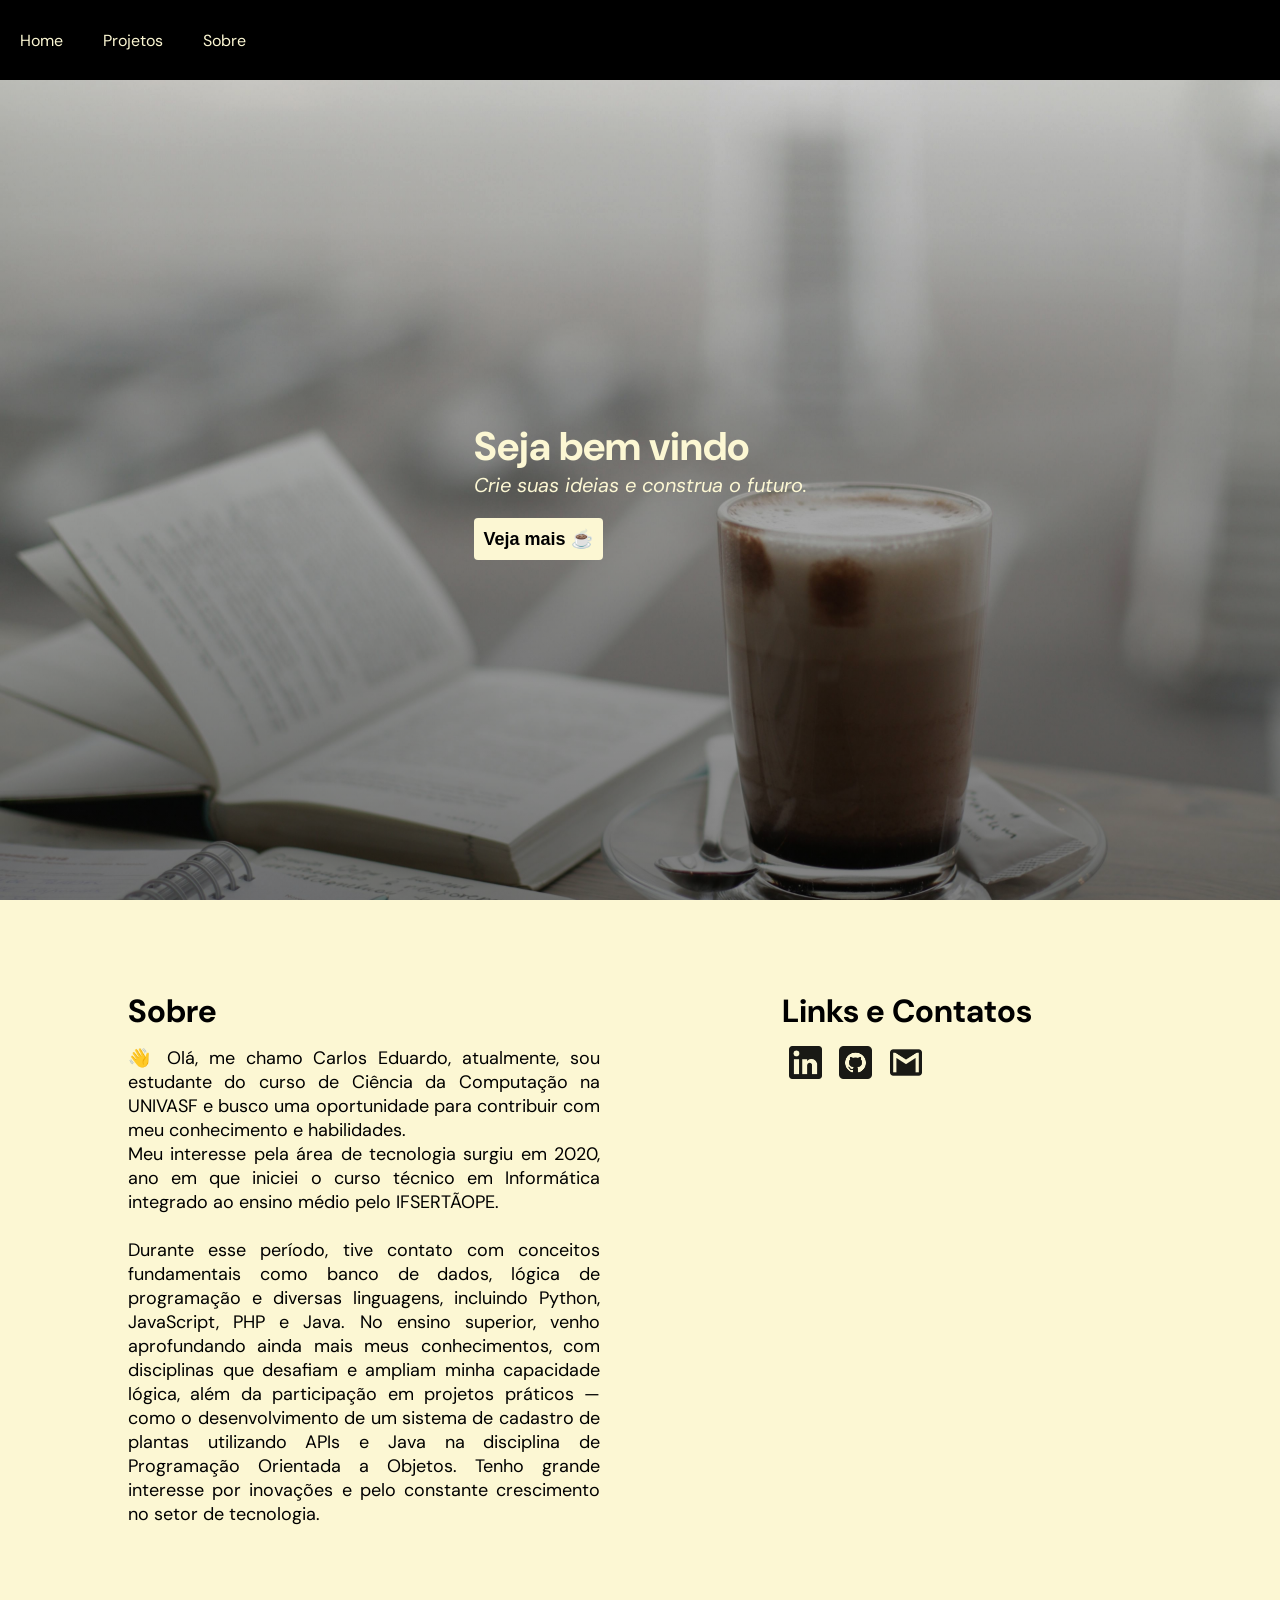
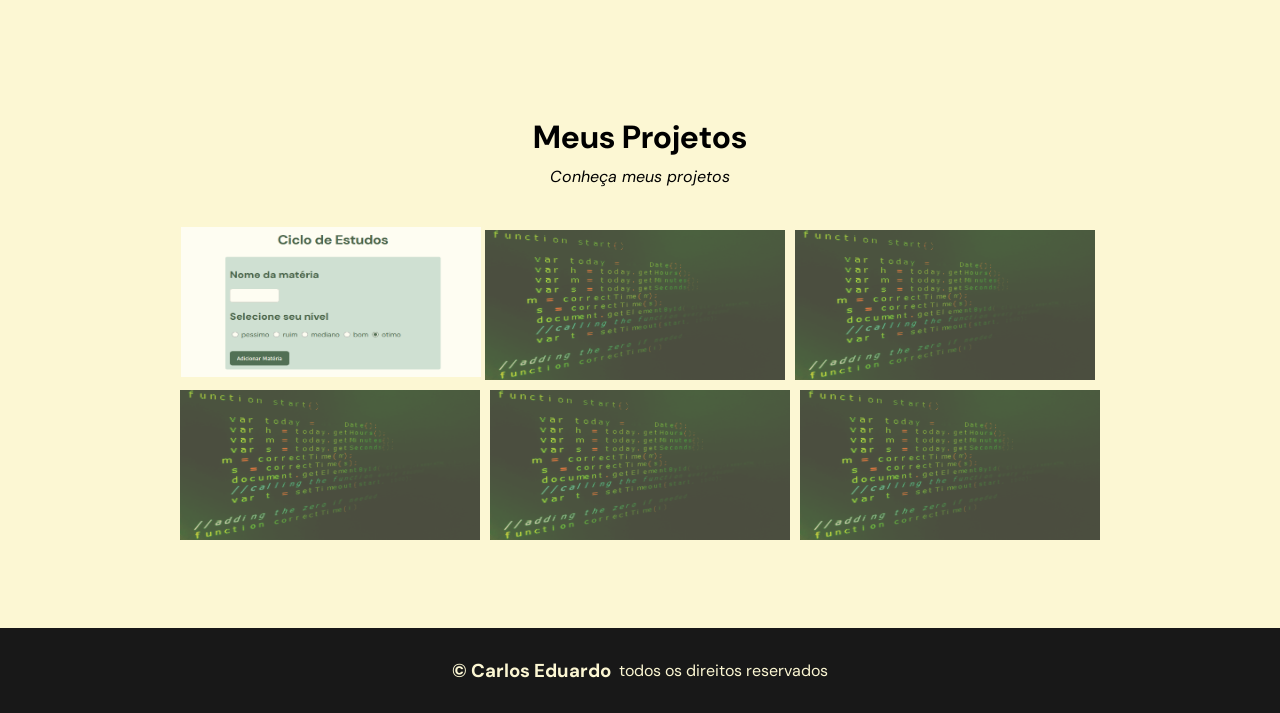
==== index.html @ 4d91acd7 "organizando para upload." ====
<!DOCTYPE html>
<html lang="pt-br">
<head>
    <meta charset="UTF-8">
    <meta name="viewport" content="width=device-width, initial-scale=1.0">

    <link rel="preconnect" href="https://fonts.googleapis.com">
    <link rel="preconnect" href="https://fonts.gstatic.com" crossorigin>
    <link href="https://fonts.googleapis.com/css2?family=DM+Sans:ital,opsz,wght@0,9..40,100..1000;1,9..40,100..1000&family=Roboto:ital,wght@0,100..900;1,100..900&display=swap" rel="stylesheet">

    <link rel="stylesheet" href="../style/style.css">

    <title>Carlos Eduardo</title>
    <link rel="icon" type="image/png" href="../img/favicon2.png">
</head>
<body>
    <!-- HEADER -->
    <nav class="nav">
        <ul class="nav-list">
            <li><a href="#home">Home</a></li>
            <li><a href="#projects">Projetos</a></li>
            <li><a href="#about">Sobre</a></li>
        </ul>
    </nav>

    <!-- MAIN -->

    <section id="home" class="main">
        <div>
            <h1>Seja bem vindo</h1>
            <p>Crie suas ideias e construa o futuro.</p>
        <a href="#projects">
            <button class="button-acess">Veja mais ☕</button>
        </a>
        </div>
    </section>

    <!-- ABOUT -->
     <section id="about" class="container-about">
        <div>
            <h2>Sobre</h2>
            <p>👋 Olá, me chamo Carlos Eduardo, atualmente, sou estudante do curso de Ciência da Computação na UNIVASF e busco uma oportunidade para contribuir com meu conhecimento e habilidades. <br> Meu interesse pela área de tecnologia surgiu em 2020, ano em que iniciei o curso técnico em Informática integrado ao ensino médio pelo IFSERTÃOPE. <br><br> Durante esse período, tive contato com conceitos fundamentais como banco de dados, lógica de programação e diversas linguagens, incluindo Python, JavaScript, PHP e Java. No ensino superior, venho aprofundando ainda mais meus conhecimentos, com disciplinas que desafiam e ampliam minha capacidade lógica, além da participação em projetos práticos — como o desenvolvimento de um sistema de cadastro de plantas utilizando APIs e Java na disciplina de Programação Orientada a Objetos. Tenho grande interesse por inovações e pelo constante crescimento no setor de tecnologia.</p>
        </div>

        <div class="links">
            <h2>Links e Contatos</h2>
            
            <a href="https://www.linkedin.com/in/carlos-eduardo-a1b547330/" target="_blank"><img src="../img/linkedin-logo.png" alt="linkedin-logo"></a>
            <a href="https://github.com/Eduardo4456" target="_blank"><img src="../img/github.png" alt="github-logo"></a>
            <a href="mailto:eduardosantn12123@gmail.com" target="_blank"><img src="../img/gmail-logo.png" alt="gmail-logo"></a>
        </div>

     </section>

     <!-- PROJECTS -->

        <section id="projects" class="projects">
            <h2>Meus Projetos</h2>
            <p>Conheça meus projetos</p>

            <div class="project-list">
                <a href="https://cicloestudos.netlify.app/" target="_blank"><img src="../img/ciclo.png" alt="Projeto ciclo"></a>
                <img src="../img/codigo2.jpg" alt="Projeto 2">
                <img src="../img/codigo2.jpg" alt="Projeto 3">
            </div>

            <div class="project-list">
                <img src="../img/codigo2.jpg" alt="Projeto 4">
                <img src="../img/codigo2.jpg" alt="Projeto 5">
                <img src="../img/codigo2.jpg" alt="Projeto 6">
            </div>
        </section>

        <!-- RODAPE -->

        <footer>
            <h3>
                <a href="https://www.linkedin.com/in/carlos-eduardo-a1b547330/" target="_blank">&#169; Carlos Eduardo</a>
            </h3>
            <p>todos os direitos reservados</p>
        </footer>

</body>
</html>
---- style/style.css ----
* {
    margin: 0;
    padding: 0;
    outline: 0;
    box-sizing: border-box;
}

body {
    background-color: #fcf7d3;;
    font-family: "DM Sans", sans-serif;
}

html {
    scroll-behavior: smooth;
}

section {
    scroll-margin-top: 80px;
}

/*HEADER*/

.nav {
    background-color: black;
    height: 80px;
    width: 100%;
    display: flex;
    position: sticky;
    top: 0;
    z-index: 9;
}

.nav-list {
    display: flex;
    align-items: center;
    list-style: none;
    margin-right: 20px;
}

.nav-list a {
    text-decoration: none;
    color: #fcf7d3;
    padding: 20px;
}

.nav-list a:hover {
    color: #DDD;
}

/* MAIN */

.main {
    width: 100%;
    height: calc(100vh - 80px);
    background-color: black;
    background-image: linear-gradient(rgba(0, 0, 0, 0.1), rgba(0, 0, 0, 0.5)), url('../img/café.jpg');
    /* background-image: url('../img/café.jpg'); */
    background-size: cover; 
    background-position: center; 
    background-repeat: no-repeat;
    display: flex;
    align-items: center;
    justify-content: center;
}

.main h1 {
    font-size: 40px;
    color: #fcf7d3;
}

.main p {
    font-size: 20px;
    font-style: italic;
    color: #fcf7d3;
}

.button-acess {
    cursor: pointer;
    background-color: #fcf7d3;
    border: 0;
    padding: 10px;
    border-radius: 4px;
    font-size: 18px;
    font-weight: bold;
    margin-top: 20px;
    transition: 0.5s;
}

.main a {
    text-decoration: none;
    color: #181818;
}

.button-acess:hover {
    transform: scale(1.1);
}

/* ABOUT */

.container-about {
    width: 100%;
    padding-left: 10%;
    padding-top: 7%;
    padding-bottom: 6%;
    padding-right: 10%;
    
    align-items: flex-start;
    gap: 40px;
    display: flex;
    flex: 1;
}

.container-about div {
    max-width: 50%;
    padding-right: 40px;
    text-align: justify;
}

.container-about div h2 {
    font-size: 32px;
    margin-bottom: 14px;
}

.container-about div p {
    font-size: 18px;
    margin-bottom: 14px;
}

.links {
    width: 100%;
    padding-left: 10%;
    padding-bottom: 80px;
    padding-right: 10%;
    
    align-items: center;
    flex: 2;
}

.links a {
    text-decoration: none;
    color: #181818;
    padding: 5px;
}

.links img:hover {
    opacity: 0.5;
    transition: 0.8s;
}

.links img {
    width: 10%;
    margin-left: 0.5%;
    margin-right: 0.5%;
    opacity: 0.9;
}

/* PROJECTS */

.projects {
    width: 100%;
    display: flex;
    flex-direction: column;
    align-items: center;
    justify-content: center;
    padding: 80px 0;
}

.projects h2 {
    font-size: 32px;
    margin-bottom: 8px;
    margin-top: 20px;
}

.projects p {
    margin-bottom: 40px;
    font-style: italic;
}

.projects img {
    width: 300px;
    height: 150px;
    margin-left: 0.5%;
    margin-right: 0.5%;
    opacity: 0.7;
}

.project-list {
    width: 80%;
    margin-bottom: 8px;
    display: flex;
    justify-content: center;
    align-items: center;
}

.projects img:hover {
    opacity: 1;
    transition: 0.9s;
}

/* RODAPE */

footer {
    width: 100%;
    background-color: #181818;
    padding: 30px 0;
    display: flex;
    align-items: center;
    justify-content: center;
    color: #fcf7d3;
}

footer a {
    text-decoration: none;
    color: #fcf7d3;
}

footer p {
    margin-left: 8px;
}

/* RESPOSIVIDADE */

@media (max-width: 1100px) {
    .main h1 {
        font-size: 45px;
    }

    .main p {
        font-size: 18px;
    }

    .main {
        background-size: cover;
    }

    .container-about {
        flex-direction: column;
        padding-top: 10%;
        padding-left: 10%;
        padding-right: 0;
        padding-bottom: 0;
        align-items: center;
         
    }

    .container-about div {
        max-width: 80%;
    }

    .container-about div h2 {
        font-size: 22px;
        text-align: center;
    }

    .container-about div p {
        font-size: 11px;
    }

    .links {
        padding-top: 0;
        padding-right: 0;
        padding-bottom: 10%;
    }

    .links h2 {
        font-size: 22px;
    }
     
    .links a {
        padding-left: 20%;
        
    }
}

@media (max-width: 412px) {
    .nav {
        height: 70px;
    }

    .nav a{
        font-size: 16px;
    }

    .main  {
        height: calc(45vh - 80px);
    }

    .main h1 {
        font-size: 22px;
    }

    .main p {
        font-size: 15px;
    }

    .button-acess {
        font-size: 14px;
        justify-content: center;
    }

    .links {
        width: 100%;
        padding-left: 0;
        padding-bottom: 0;
        padding-right: 0;
        
        align-items: center;
        flex: 2;
    }

    .links a {
        text-decoration: none;
        color: #181818;
        padding: 0;
        display: flex;
        justify-content: center;
        padding: 3px 2px;
    }

    .links img:hover {
        opacity: 0.5;
        transition: 0.8s;
    }

    .links img {
        width: 10%;
        margin-left: 0.5%;
        margin-right: 0.5%;
        opacity: 0.9;
    }

    .projects {
        padding: 20px;
    }

    .projects h2 {
        font-size: 22px;
    }

    .projects p {
        font-size: 11px;
    }

    .projects img {
        width: 100px;
        height: 80px;
    }

    footer h3{
        font-size: 16px;
    }
}
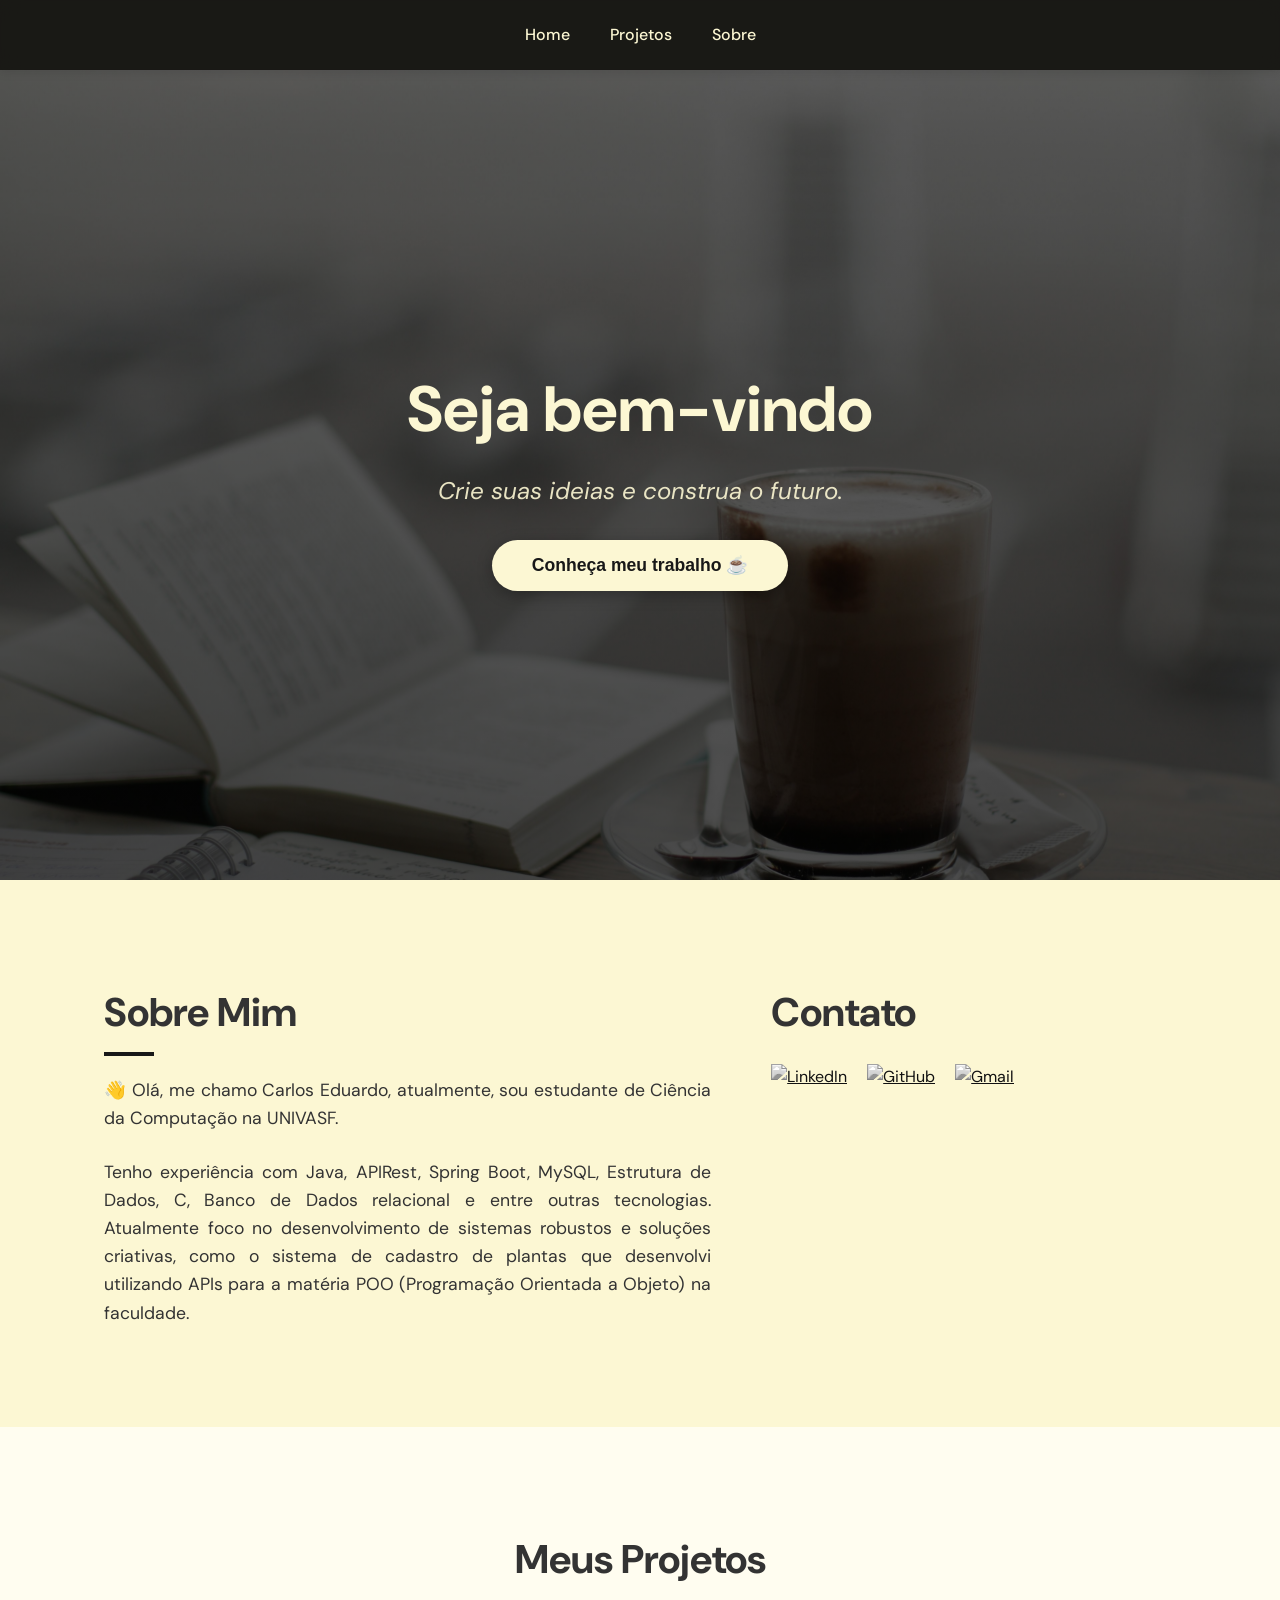
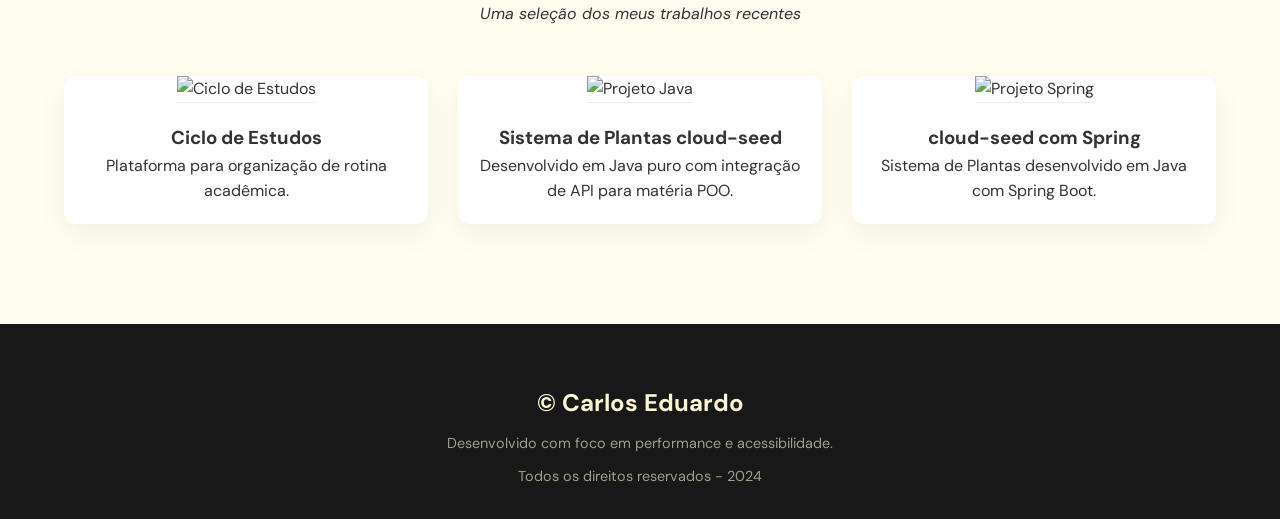
==== commit 149dd35e: "organizando projeto e tornando mais responsivo" ====
--- a/index.html
+++ b/index.html
@@ -3,17 +3,17 @@
 <head>
     <meta charset="UTF-8">
     <meta name="viewport" content="width=device-width, initial-scale=1.0">
+    <title>Carlos Eduardo | Portfólio</title>
+    
+    <link rel="stylesheet" href="style/style.css">
 
     <link rel="preconnect" href="https://fonts.googleapis.com">
     <link rel="preconnect" href="https://fonts.gstatic.com" crossorigin>
-    <link href="https://fonts.googleapis.com/css2?family=DM+Sans:ital,opsz,wght@0,9..40,100..1000;1,9..40,100..1000&family=Roboto:ital,wght@0,100..900;1,100..900&display=swap" rel="stylesheet">
+    <link href="https://fonts.googleapis.com/css2?family=DM+Sans:ital,opsz,wght@0,9..40,100..1000;1,9..40,100..1000&family=Roboto:wght@400;700&display=swap" rel="stylesheet">
+</head>
 
-    <link rel="stylesheet" href="../style/style.css">
+<body>
 
-    <title>Carlos Eduardo</title>
-    <link rel="icon" type="image/png" href="../img/favicon2.png">
-</head>
-<body>
     <!-- HEADER -->
     <nav class="nav">
         <ul class="nav-list">
@@ -23,62 +23,85 @@
         </ul>
     </nav>
 
-    <!-- MAIN -->
-
+    <!-- MAIN (HERO) -->
     <section id="home" class="main">
         <div>
-            <h1>Seja bem vindo</h1>
+            <h1>Seja bem-vindo</h1>
             <p>Crie suas ideias e construa o futuro.</p>
-        <a href="#projects">
-            <button class="button-acess">Veja mais ☕</button>
-        </a>
+            <a href="#projects">
+                <button class="button-acess">Conheça meu trabalho ☕</button>
+            </a>
         </div>
     </section>
 
-    <!-- ABOUT -->
-     <section id="about" class="container-about">
-        <div>
-            <h2>Sobre</h2>
-            <p>👋 Olá, me chamo Carlos Eduardo, atualmente, sou estudante do curso de Ciência da Computação na UNIVASF e busco uma oportunidade para contribuir com meu conhecimento e habilidades. <br> Meu interesse pela área de tecnologia surgiu em 2020, ano em que iniciei o curso técnico em Informática integrado ao ensino médio pelo IFSERTÃOPE. <br><br> Durante esse período, tive contato com conceitos fundamentais como banco de dados, lógica de programação e diversas linguagens, incluindo Python, JavaScript, PHP e Java. No ensino superior, venho aprofundando ainda mais meus conhecimentos, com disciplinas que desafiam e ampliam minha capacidade lógica, além da participação em projetos práticos — como o desenvolvimento de um sistema de cadastro de plantas utilizando APIs e Java na disciplina de Programação Orientada a Objetos. Tenho grande interesse por inovações e pelo constante crescimento no setor de tecnologia.</p>
+    <!-- SOBRE -->
+    <section id="about" class="container-about">
+        <div class="about-text">
+            <h2>Sobre Mim</h2>
+            <p>👋 Olá, me chamo Carlos Eduardo, atualmente, sou estudante de Ciência da Computação na UNIVASF. </p>
+            <br>
+            <p>Tenho experiência com Java, APIRest, Spring Boot, MySQL, Estrutura de Dados, C, Banco de Dados relacional e entre outras tecnologias. Atualmente foco no desenvolvimento de sistemas robustos e soluções criativas, como o sistema de cadastro de plantas que desenvolvi utilizando APIs para a matéria POO (Programação Orientada a Objeto) na faculdade.</p>
         </div>
 
         <div class="links">
-            <h2>Links e Contatos</h2>
-            
-            <a href="https://www.linkedin.com/in/carlos-eduardo-a1b547330/" target="_blank"><img src="../img/linkedin-logo.png" alt="linkedin-logo"></a>
-            <a href="https://github.com/Eduardo4456" target="_blank"><img src="../img/github.png" alt="github-logo"></a>
-            <a href="mailto:eduardosantn12123@gmail.com" target="_blank"><img src="../img/gmail-logo.png" alt="gmail-logo"></a>
+            <h2>Contato</h2>
+            <div class="links-grid">
+                <a href="https://www.linkedin.com/in/carlos-eduardo-a1b547330/" target="_blank" title="LinkedIn">
+                    <img src="https://cdn-icons-png.flaticon.com/512/174/174857.png" alt="LinkedIn">
+                </a>
+                <a href="https://github.com/Eduardo4456" target="_blank" title="GitHub">
+                    <img src="https://cdn-icons-png.flaticon.com/512/25/25231.png" alt="GitHub">
+                </a>
+                <a href="mailto:eduardosantn12123@gmail.com" title="E-mail">
+                    <img src="https://cdn-icons-png.flaticon.com/512/732/732200.png" alt="Gmail">
+                </a>
+            </div>
         </div>
+    </section>
 
-     </section>
+    <!-- PROJETOS -->
+    <section id="projects" class="projects">
+        <h2>Meus Projetos</h2>
+        <span class="projects-intro">Uma seleção dos meus trabalhos recentes</span>
 
-     <!-- PROJECTS -->
+        <div class="project-grid">
+            <!-- Projeto 1 -->
+            <a href="https://cicloestudos.netlify.app/" class="project-card" target="_blank">
+                <img src="https://images.unsplash.com/photo-1434030216411-0b793f4b4173?auto=format&fit=crop&q=80&w=600" alt="Ciclo de Estudos">
+                <div class="project-info">
+                    <h3>Ciclo de Estudos</h3>
+                    <p>Plataforma para organização de rotina acadêmica.</p>
+                </div>
+            </a>
 
-        <section id="projects" class="projects">
-            <h2>Meus Projetos</h2>
-            <p>Conheça meus projetos</p>
+            <!-- Projeto 2 -->
+            <a href="https://github.com/Eduardo4456/cloud-seed" class="project-card" target="_blank">
+                <img src="https://images.unsplash.com/photo-1555066931-4365d14bab8c?auto=format&fit=crop&q=80&w=600" alt="Projeto Java">
+                <div class="project-info">
+                    <h3>Sistema de Plantas cloud-seed</h3>
+                    <p>Desenvolvido em Java puro com integração de API para matéria POO.</p>
+                </div>
+            </a>
 
-            <div class="project-list">
-                <a href="https://cicloestudos.netlify.app/" target="_blank"><img src="../img/ciclo.png" alt="Projeto ciclo"></a>
-                <img src="../img/codigo2.jpg" alt="Projeto 2">
-                <img src="../img/codigo2.jpg" alt="Projeto 3">
-            </div>
+            <!-- Projeto 3 -->
+            <a href="https://github.com/Eduardo4456/cloud-seed-spring" class="project-card" target="_blank">
+                <img src="https://images.unsplash.com/photo-1517694712202-14dd9538aa97?auto=format&fit=crop&q=80&w=600" alt="Projeto Spring">
+                <div class="project-info">
+                    <h3>cloud-seed com Spring</h3>
+                    <p>Sistema de Plantas desenvolvido em Java com Spring Boot.</p>
+                </div>
+            </a>
+        </div>
+    </section>
 
-            <div class="project-list">
-                <img src="../img/codigo2.jpg" alt="Projeto 4">
-                <img src="../img/codigo2.jpg" alt="Projeto 5">
-                <img src="../img/codigo2.jpg" alt="Projeto 6">
-            </div>
-        </section>
-
-        <!-- RODAPE -->
-
-        <footer>
-            <h3>
-                <a href="https://www.linkedin.com/in/carlos-eduardo-a1b547330/" target="_blank">&#169; Carlos Eduardo</a>
-            </h3>
-            <p>todos os direitos reservados</p>
-        </footer>
+    <!-- RODAPÉ -->
+    <footer>
+        <h3>
+            <a href="https://www.linkedin.com/in/carlos-eduardo-a1b547330/" target="_blank">&copy; Carlos Eduardo</a>
+        </h3>
+        <p>Desenvolvido com foco em performance e acessibilidade.</p>
+        <p>Todos os direitos reservados - 2024</p>
+    </footer>
 
 </body>
 </html>
--- a/style/style.css
+++ b/style/style.css
@@ -1,352 +1,263 @@
-* {
-    margin: 0;
-    padding: 0;
-    outline: 0;
-    box-sizing: border-box;
-}
-
-body {
-    background-color: #fcf7d3;;
-    font-family: "DM Sans", sans-serif;
-}
-
-html {
-    scroll-behavior: smooth;
-}
-
-section {
-    scroll-margin-top: 80px;
-}
-
-/*HEADER*/
-
-.nav {
-    background-color: black;
-    height: 80px;
-    width: 100%;
-    display: flex;
-    position: sticky;
-    top: 0;
-    z-index: 9;
-}
-
-.nav-list {
-    display: flex;
-    align-items: center;
-    list-style: none;
-    margin-right: 20px;
-}
-
-.nav-list a {
-    text-decoration: none;
-    color: #fcf7d3;
-    padding: 20px;
-}
-
-.nav-list a:hover {
-    color: #DDD;
-}
-
-/* MAIN */
-
-.main {
-    width: 100%;
-    height: calc(100vh - 80px);
-    background-color: black;
-    background-image: linear-gradient(rgba(0, 0, 0, 0.1), rgba(0, 0, 0, 0.5)), url('../img/café.jpg');
-    /* background-image: url('../img/café.jpg'); */
-    background-size: cover; 
-    background-position: center; 
-    background-repeat: no-repeat;
-    display: flex;
-    align-items: center;
-    justify-content: center;
-}
-
-.main h1 {
-    font-size: 40px;
-    color: #fcf7d3;
-}
-
-.main p {
-    font-size: 20px;
-    font-style: italic;
-    color: #fcf7d3;
-}
-
-.button-acess {
-    cursor: pointer;
-    background-color: #fcf7d3;
-    border: 0;
-    padding: 10px;
-    border-radius: 4px;
-    font-size: 18px;
-    font-weight: bold;
-    margin-top: 20px;
-    transition: 0.5s;
-}
-
-.main a {
-    text-decoration: none;
-    color: #181818;
-}
-
-.button-acess:hover {
-    transform: scale(1.1);
-}
-
-/* ABOUT */
-
-.container-about {
-    width: 100%;
-    padding-left: 10%;
-    padding-top: 7%;
-    padding-bottom: 6%;
-    padding-right: 10%;
-    
-    align-items: flex-start;
-    gap: 40px;
-    display: flex;
-    flex: 1;
-}
-
-.container-about div {
-    max-width: 50%;
-    padding-right: 40px;
-    text-align: justify;
-}
-
-.container-about div h2 {
-    font-size: 32px;
-    margin-bottom: 14px;
-}
-
-.container-about div p {
-    font-size: 18px;
-    margin-bottom: 14px;
-}
-
-.links {
-    width: 100%;
-    padding-left: 10%;
-    padding-bottom: 80px;
-    padding-right: 10%;
-    
-    align-items: center;
-    flex: 2;
-}
-
-.links a {
-    text-decoration: none;
-    color: #181818;
-    padding: 5px;
-}
-
-.links img:hover {
-    opacity: 0.5;
-    transition: 0.8s;
-}
-
-.links img {
-    width: 10%;
-    margin-left: 0.5%;
-    margin-right: 0.5%;
-    opacity: 0.9;
-}
-
-/* PROJECTS */
-
-.projects {
-    width: 100%;
-    display: flex;
-    flex-direction: column;
-    align-items: center;
-    justify-content: center;
-    padding: 80px 0;
-}
-
-.projects h2 {
-    font-size: 32px;
-    margin-bottom: 8px;
-    margin-top: 20px;
-}
-
-.projects p {
-    margin-bottom: 40px;
-    font-style: italic;
-}
-
-.projects img {
-    width: 300px;
-    height: 150px;
-    margin-left: 0.5%;
-    margin-right: 0.5%;
-    opacity: 0.7;
-}
-
-.project-list {
-    width: 80%;
-    margin-bottom: 8px;
-    display: flex;
-    justify-content: center;
-    align-items: center;
-}
-
-.projects img:hover {
-    opacity: 1;
-    transition: 0.9s;
-}
-
-/* RODAPE */
-
-footer {
-    width: 100%;
-    background-color: #181818;
-    padding: 30px 0;
-    display: flex;
-    align-items: center;
-    justify-content: center;
-    color: #fcf7d3;
-}
-
-footer a {
-    text-decoration: none;
-    color: #fcf7d3;
-}
-
-footer p {
-    margin-left: 8px;
-}
-
-/* RESPOSIVIDADE */
-
-@media (max-width: 1100px) {
-    .main h1 {
-        font-size: 45px;
-    }
-
-    .main p {
-        font-size: 18px;
-    }
-
-    .main {
-        background-size: cover;
-    }
-
-    .container-about {
-        flex-direction: column;
-        padding-top: 10%;
-        padding-left: 10%;
-        padding-right: 0;
-        padding-bottom: 0;
-        align-items: center;
-         
-    }
-
-    .container-about div {
-        max-width: 80%;
-    }
-
-    .container-about div h2 {
-        font-size: 22px;
-        text-align: center;
-    }
-
-    .container-about div p {
-        font-size: 11px;
-    }
-
-    .links {
-        padding-top: 0;
-        padding-right: 0;
-        padding-bottom: 10%;
-    }
-
-    .links h2 {
-        font-size: 22px;
-    }
-     
-    .links a {
-        padding-left: 20%;
-        
-    }
-}
-
-@media (max-width: 412px) {
-    .nav {
-        height: 70px;
-    }
-
-    .nav a{
-        font-size: 16px;
-    }
-
-    .main  {
-        height: calc(45vh - 80px);
-    }
-
-    .main h1 {
-        font-size: 22px;
-    }
-
-    .main p {
-        font-size: 15px;
-    }
-
-    .button-acess {
-        font-size: 14px;
-        justify-content: center;
-    }
-
-    .links {
-        width: 100%;
-        padding-left: 0;
-        padding-bottom: 0;
-        padding-right: 0;
-        
-        align-items: center;
-        flex: 2;
-    }
-
-    .links a {
-        text-decoration: none;
-        color: #181818;
-        padding: 0;
-        display: flex;
-        justify-content: center;
-        padding: 3px 2px;
-    }
-
-    .links img:hover {
-        opacity: 0.5;
-        transition: 0.8s;
-    }
-
-    .links img {
-        width: 10%;
-        margin-left: 0.5%;
-        margin-right: 0.5%;
-        opacity: 0.9;
-    }
-
-    .projects {
-        padding: 20px;
-    }
-
-    .projects h2 {
-        font-size: 22px;
-    }
-
-    .projects p {
-        font-size: 11px;
-    }
-
-    .projects img {
-        width: 100px;
-        height: 80px;
-    }
-
-    footer h3{
-        font-size: 16px;
-    }
-}+/* --- VARIÁVEIS E RESET --- */
+        :root {
+            --bg-color: #fcf7d3;
+            --primary-dark: #181818;
+            --accent-color: #fcf7d3;
+            --text-main: #333;
+            --transition: all 0.3s ease;
+        }
+
+        * {
+            margin: 0;
+            padding: 0;
+            box-sizing: border-box;
+            outline: 0;
+        }
+
+        html {
+            scroll-behavior: smooth;
+        }
+
+        body {
+            background-color: var(--bg-color);
+            font-family: "DM Sans", sans-serif;
+            color: var(--text-main);
+            line-height: 1.6;
+        }
+
+        /* --- HEADER --- */
+        .nav {
+            background-color: rgba(0, 0, 0, 0.9);
+            backdrop-filter: blur(10px);
+            height: 70px;
+            width: 100%;
+            display: flex;
+            justify-content: center;
+            position: sticky;
+            top: 0;
+            z-index: 1000;
+            box-shadow: 0 2px 10px rgba(0,0,0,0.1);
+        }
+
+        .nav-list {
+            display: flex;
+            align-items: center;
+            list-style: none;
+            width: 90%;
+            max-width: 1200px;
+            justify-content: center;
+        }
+
+        .nav-list a {
+            text-decoration: none;
+            color: var(--accent-color);
+            padding: 10px 20px;
+            font-weight: 500;
+            transition: var(--transition);
+        }
+
+        .nav-list a:hover {
+            opacity: 0.7;
+            transform: translateY(-2px);
+        }
+
+        /* --- HERO SECTION --- */
+        .main {
+            width: 100%;
+            height: 90vh;
+            background: linear-gradient(rgba(0, 0, 0, 0.6), rgba(0, 0, 0, 0.7)), 
+                        url('/img/café.jpg') no-repeat center/cover;
+            display: flex;
+            align-items: center;
+            justify-content: center;
+            text-align: center;
+            padding: 20px;
+        }
+
+        .main h1 {
+            font-size: clamp(2.5rem, 8vw, 4rem);
+            color: var(--accent-color);
+            margin-bottom: 10px;
+        }
+
+        .main p {
+            font-size: clamp(1.1rem, 3vw, 1.5rem);
+            color: var(--accent-color);
+            font-style: italic;
+            margin-bottom: 30px;
+            opacity: 0.9;
+        }
+
+        .button-acess {
+            cursor: pointer;
+            background-color: var(--accent-color);
+            color: var(--primary-dark);
+            border: none;
+            padding: 15px 40px;
+            border-radius: 50px;
+            font-size: 1.1rem;
+            font-weight: bold;
+            transition: var(--transition);
+            box-shadow: 0 4px 15px rgba(0,0,0,0.3);
+        }
+
+        .button-acess:hover {
+            transform: scale(1.05) translateY(-3px);
+            box-shadow: 0 6px 20px rgba(0,0,0,0.4);
+        }
+
+        /* --- SOBRE --- */
+        .container-about {
+            max-width: 1200px;
+            margin: 0 auto;
+            padding: 100px 5%;
+            display: grid;
+            grid-template-columns: 1.5fr 1fr;
+            gap: 60px;
+            align-items: start;
+        }
+
+        .about-text h2, .links h2 {
+            font-size: 2.5rem;
+            margin-bottom: 20px;
+            position: relative;
+        }
+
+        .about-text h2::after {
+            content: '';
+            display: block;
+            width: 50px;
+            height: 4px;
+            background: var(--primary-dark);
+            margin-top: 8px;
+        }
+
+        .about-text p {
+            font-size: 1.1rem;
+            text-align: justify;
+        }
+
+        .links-grid {
+            display: flex;
+            gap: 20px;
+            margin-top: 20px;
+        }
+
+        .links-grid a img {
+            width: 45px;
+            transition: var(--transition);
+            filter: grayscale(1);
+        }
+
+        .links-grid a:hover img {
+            filter: grayscale(0);
+            transform: scale(1.2);
+        }
+
+        /* --- PROJETOS --- */
+        .projects {
+            background-color: #fffdf0;
+            padding: 100px 5%;
+            text-align: center;
+        }
+
+        .projects h2 {
+            font-size: 2.5rem;
+            margin-bottom: 10px;
+        }
+
+        .projects-intro {
+            font-style: italic;
+            margin-bottom: 50px;
+            display: block;
+        }
+
+        .project-grid {
+            display: grid;
+            grid-template-columns: repeat(auto-fit, minmax(300px, 1fr));
+            gap: 30px;
+            max-width: 1200px;
+            margin: 0 auto;
+        }
+
+        .project-card {
+            background: white;
+            border-radius: 12px;
+            overflow: hidden;
+            box-shadow: 0 10px 30px rgba(0,0,0,0.05);
+            transition: var(--transition);
+            text-decoration: none;
+            color: inherit;
+        }
+
+        .project-card:hover {
+            transform: translateY(-10px);
+            box-shadow: 0 15px 40px rgba(0,0,0,0.1);
+        }
+
+        .project-card img {
+            width: 100%;
+            aspect-ratio: 16/9;
+            object-fit: cover;
+            border-bottom: 1px solid #eee;
+        }
+
+        .project-info {
+            padding: 20px;
+        }
+
+        /* --- FOOTER --- */
+        footer {
+            background-color: var(--primary-dark);
+            color: var(--accent-color);
+            padding: 60px 5% 30px;
+            text-align: center;
+        }
+
+        footer h3 a {
+            color: var(--accent-color);
+            text-decoration: none;
+            font-size: 1.5rem;
+        }
+
+        footer p {
+            margin-top: 10px;
+            opacity: 0.6;
+            font-size: 0.9rem;
+        }
+
+        /* --- RESPONSIVIDADE --- */
+        @media (max-width: 900px) {
+            .container-about {
+                grid-template-columns: 1fr;
+                text-align: center;
+                gap: 40px;
+            }
+
+            .about-text h2::after {
+                margin: 8px auto 0;
+            }
+
+            .links-grid {
+                justify-content: center;
+            }
+
+            .main {
+                height: 70vh;
+            }
+        }
+
+        @media (max-width: 480px) {
+            .nav-list a {
+                padding: 10px;
+                font-size: 0.9rem;
+            }
+
+            .project-grid {
+                grid-template-columns: 1fr;
+            }
+
+            .main h1 {
+                font-size: 2rem;
+            }
+        }
